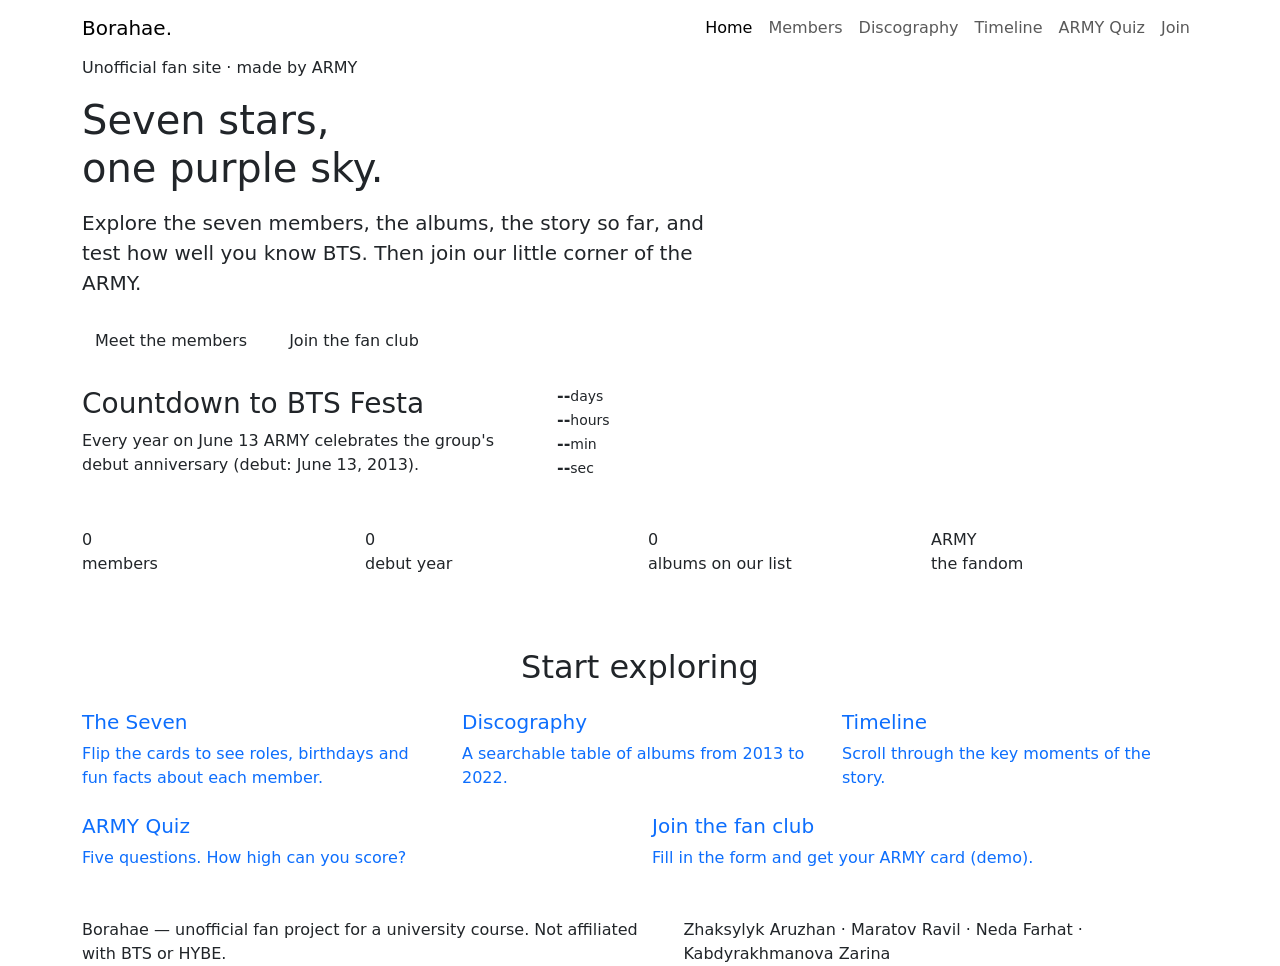
==== index.html @ e4d1f702 "Add files via upload" ====
<!DOCTYPE html>
<html lang="en">
<head>
  <meta charset="UTF-8">
  <meta name="viewport" content="width=device-width, initial-scale=1">
  <meta name="description" content="Borahae — an unofficial fan site for BTS and ARMY.">
  <title>Borahae — BTS Fan Site</title>
  <link rel="preconnect" href="https://fonts.googleapis.com">
  <link rel="preconnect" href="https://fonts.gstatic.com" crossorigin>
  <link href="https://fonts.googleapis.com/css2?family=DM+Sans:wght@400;500;700&family=Syne:wght@700;800&display=swap" rel="stylesheet">
  <link href="https://cdn.jsdelivr.net/npm/bootstrap@5.3.3/dist/css/bootstrap.min.css" rel="stylesheet">
  <link rel="stylesheet" href="css/style.css">
</head>
<body>

<header>
  <nav class="navbar navbar-expand-lg site-nav sticky-top" aria-label="Main navigation">
    <div class="container">
      <a class="navbar-brand" href="index.html">Borahae<span class="brand-dot">.</span></a>
      <button class="navbar-toggler" type="button" data-bs-toggle="collapse" data-bs-target="#mainNav" aria-controls="mainNav" aria-expanded="false" aria-label="Toggle navigation">
        <span class="navbar-toggler-icon"></span>
      </button>
      <div class="collapse navbar-collapse" id="mainNav">
        <ul class="navbar-nav ms-auto">
          <li class="nav-item"><a class="nav-link active" aria-current="page" href="index.html">Home</a></li>
          <li class="nav-item"><a class="nav-link" href="members.html">Members</a></li>
          <li class="nav-item"><a class="nav-link" href="discography.html">Discography</a></li>
          <li class="nav-item"><a class="nav-link" href="timeline.html">Timeline</a></li>
          <li class="nav-item"><a class="nav-link" href="quiz.html">ARMY Quiz</a></li>
          <li class="nav-item"><a class="nav-link" href="join.html">Join</a></li>
        </ul>
      </div>
    </div>
  </nav>
</header>

<main>
  <!-- HERO (Aruzhan) -->
  <section class="hero">
    <div class="container">
      <div class="row align-items-center gy-5 gx-lg-5">
        <div class="col-lg-7">
          <p class="eyebrow">Unofficial fan site · made by ARMY</p>
          <h1>Seven stars,<br><span class="gradient-text">one purple sky.</span></h1>
          <p class="lead text-muted-2 mt-3">Explore the seven members, the albums, the story so far, and test how well you know BTS. Then join our little corner of the ARMY.</p>
          <div class="d-flex flex-wrap gap-3 mt-4 justify-content-center justify-content-lg-start">
            <a href="members.html" class="btn btn-army">Meet the members</a>
            <a href="join.html" class="btn btn-ghost">Join the fan club</a>
          </div>
        </div>
        <div class="col-lg-5">
          <div class="orbit" role="img" aria-label="Animation: seven glowing stars orbiting a purple light, one star for each member">
            <div class="core"></div>
            <div class="ring">
              <span style="--i:0"></span><span style="--i:1"></span><span style="--i:2"></span>
              <span style="--i:3"></span><span style="--i:4"></span><span style="--i:5"></span><span style="--i:6"></span>
            </div>
          </div>
        </div>
      </div>
    </div>
  </section>

  <!-- COUNTDOWN -->
  <section class="container py-4">
    <div class="row g-4 align-items-center">
      <div class="col-lg-5">
        <h2 class="h3">Countdown to <span class="gradient-text">BTS Festa</span></h2>
        <p class="text-muted-2 mb-0">Every year on June 13 ARMY celebrates the group's debut anniversary (debut: June 13, 2013).</p>
      </div>
      <div class="col-lg-7">
        <div class="countdown" id="countdown" aria-live="off">
          <div><b id="cd-days">--</b><small>days</small></div>
          <div><b id="cd-hours">--</b><small>hours</small></div>
          <div><b id="cd-mins">--</b><small>min</small></div>
          <div><b id="cd-secs">--</b><small>sec</small></div>
        </div>
      </div>
    </div>
  </section>

  <!-- STATS (CSS Grid) -->
  <section class="container py-4">
    <div class="row row-cols-2 row-cols-md-4 g-3">
      <div class="col"><div class="glass-card stat"><div class="num" data-count="7">0</div>members</div></div>
      <div class="col"><div class="glass-card stat"><div class="num" data-count="2013">0</div>debut year</div></div>
      <div class="col"><div class="glass-card stat"><div class="num" data-count="14">0</div>albums on our list</div></div>
      <div class="col"><div class="glass-card stat"><div class="num">ARMY</div>the fandom</div></div>
    </div>
  </section>

  <!-- EXPLORE -->
  <section class="container py-5">
    <h2 class="text-center mb-4">Start <span class="gradient-text">exploring</span></h2>
    <div class="row g-4">
      <div class="col-md-6 col-lg-4"><a class="text-decoration-none" href="members.html"><article class="glass-card"><h3 class="h5">The Seven</h3><p class="text-muted-2 mb-0">Flip the cards to see roles, birthdays and fun facts about each member.</p></article></a></div>
      <div class="col-md-6 col-lg-4"><a class="text-decoration-none" href="discography.html"><article class="glass-card"><h3 class="h5">Discography</h3><p class="text-muted-2 mb-0">A searchable table of albums from 2013 to 2022.</p></article></a></div>
      <div class="col-md-6 col-lg-4"><a class="text-decoration-none" href="timeline.html"><article class="glass-card"><h3 class="h5">Timeline</h3><p class="text-muted-2 mb-0">Scroll through the key moments of the story.</p></article></a></div>
      <div class="col-md-6 col-lg-6"><a class="text-decoration-none" href="quiz.html"><article class="glass-card"><h3 class="h5">ARMY Quiz</h3><p class="text-muted-2 mb-0">Five questions. How high can you score?</p></article></a></div>
      <div class="col-md-6 col-lg-6"><a class="text-decoration-none" href="join.html"><article class="glass-card"><h3 class="h5">Join the fan club</h3><p class="text-muted-2 mb-0">Fill in the form and get your ARMY card (demo).</p></article></a></div>
    </div>
  </section>
</main>

<footer class="site-footer">
  <div class="container d-flex flex-column flex-md-row justify-content-between gap-2">
    <span>Borahae — unofficial fan project for a university course. Not affiliated with BTS or HYBE.</span>
    <span>Zhaksylyk Aruzhan · Maratov Ravil · Neda Farhat · Kabdyrakhmanova Zarina</span>
  </div>
</footer>

<script src="https://cdn.jsdelivr.net/npm/bootstrap@5.3.3/dist/js/bootstrap.bundle.min.js"></script>
<script src="js/home.js"></script>
</body>
</html>
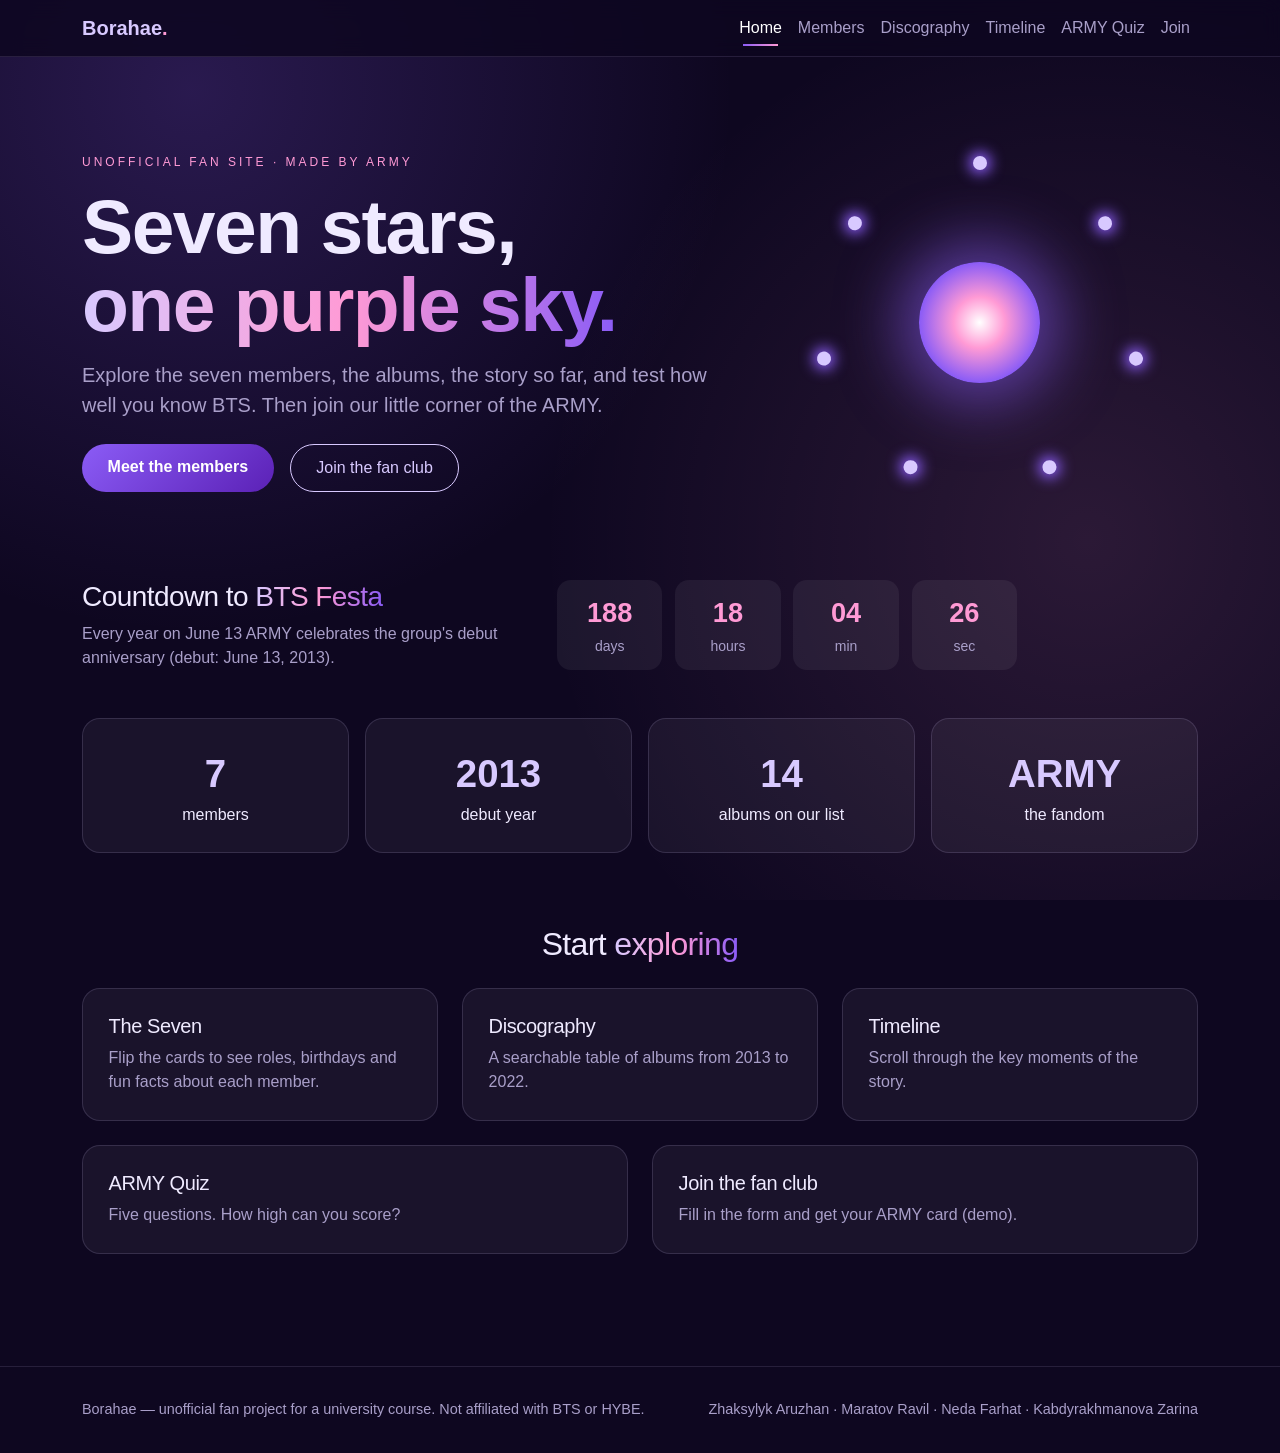
==== commit 0c9bedf4: "Update HERO comment from 'Aruzhan' to 'Ravil'" ====
--- a/index.html
+++ b/index.html
@@ -35,7 +35,7 @@
 </header>
 
 <main>
-  <!-- HERO (Aruzhan) -->
+  <!-- HERO (Ravil) -->
   <section class="hero">
     <div class="container">
       <div class="row align-items-center gy-5 gx-lg-5">
--- a/css/style.css
+++ b/css/style.css
@@ -0,0 +1,209 @@
+/* ===== BORAHAE — shared theme (all pages) ===== */
+:root {
+  --night: #0e0720;
+  --night-2: #1a0f35;
+  --violet: #8b5cf6;
+  --violet-deep: #5b21b6;
+  --lavender: #d8c9ff;
+  --pink: #ff9ad5;
+  --text: #efeaff;
+  --muted: #a99fc9;
+  --radius: 18px;
+  --font-head: 'Syne', sans-serif;
+  --font-body: 'DM Sans', sans-serif;
+}
+
+* { box-sizing: border-box; }
+
+body {
+  font-family: var(--font-body);
+  color: var(--text);
+  background:
+    radial-gradient(circle at 15% 10%, rgba(139, 92, 246, .22), transparent 40%),
+    radial-gradient(circle at 85% 60%, rgba(255, 154, 213, .12), transparent 45%),
+    var(--night);
+  background-attachment: fixed;
+  min-height: 100vh;
+  display: flex;
+  flex-direction: column;
+}
+main { flex: 1; }
+
+h1, h2, h3, h4, .brand { font-family: var(--font-head); letter-spacing: -.02em; }
+h1, h2, h3, h4, h5, h6, .h1, .h2, .h3, .h4, .h5, .h6 { color: var(--text); }
+a { color: var(--pink); }
+a:hover { color: var(--lavender); }
+
+.text-muted-2 { color: var(--muted); }
+.gradient-text {
+  background: linear-gradient(90deg, var(--lavender), var(--pink), var(--violet));
+  -webkit-background-clip: text;
+  background-clip: text;
+  color: transparent;
+}
+
+/* ---- Navbar (Bootstrap restyled) ---- */
+.site-nav {
+  background: rgba(14, 7, 32, .85);
+  backdrop-filter: blur(10px);
+  border-bottom: 1px solid rgba(216, 201, 255, .12);
+}
+.site-nav .navbar-brand { font-family: var(--font-head); font-weight: 800; color: var(--lavender); }
+.site-nav .brand-dot { color: var(--pink); }
+.site-nav .nav-link { color: var(--muted); font-weight: 500; position: relative; }
+.site-nav .nav-link:hover,
+.site-nav .nav-link.active { color: #fff; }
+.site-nav .nav-link.active::after {
+  content: ''; position: absolute; left: 12px; right: 12px; bottom: 2px;
+  height: 2px; background: linear-gradient(90deg, var(--violet), var(--pink));
+}
+.site-nav .navbar-toggler { border-color: rgba(216, 201, 255, .4); }
+.site-nav .navbar-toggler-icon { filter: invert(1); }
+
+/* ---- Buttons ---- */
+.btn-army {
+  background: linear-gradient(135deg, var(--violet), var(--violet-deep));
+  color: #fff; border: 0; border-radius: 50px;
+  padding: .7rem 1.6rem; font-weight: 600;
+  transition: transform .2s, box-shadow .2s;
+}
+.btn-army:hover { transform: translateY(-2px); box-shadow: 0 8px 24px rgba(139, 92, 246, .5); color: #fff; }
+.btn-ghost {
+  border: 1px solid var(--lavender); color: var(--lavender);
+  border-radius: 50px; padding: .7rem 1.6rem; background: transparent;
+}
+.btn-ghost:hover, .btn-ghost.active { background: var(--lavender); color: var(--night); }
+
+/* ---- Page header & cards ---- */
+.page-head { padding: 4rem 0 2rem; text-align: center; }
+.page-head h1 { font-size: clamp(2rem, 6vw, 3.5rem); font-weight: 800; }
+.eyebrow { text-transform: uppercase; letter-spacing: .25em; font-size: .75rem; color: var(--pink); }
+
+.glass-card {
+  background: rgba(255, 255, 255, .05);
+  border: 1px solid rgba(216, 201, 255, .15);
+  border-radius: var(--radius);
+  padding: 1.6rem;
+  height: 100%;
+  transition: transform .25s, border-color .25s;
+}
+.glass-card:hover { transform: translateY(-5px); border-color: var(--violet); }
+
+/* ---- HOME: hero with 7 orbiting stars (one per member) ---- */
+.hero { padding: 4rem 0 3rem; overflow-x: clip; } /* the spinning ring's bounding box must never cause sideways scroll */
+.hero h1 { font-size: clamp(2.4rem, 8vw, 4.8rem); font-weight: 800; line-height: 1.02; }
+.orbit {
+  position: relative; width: min(320px, 80vw); aspect-ratio: 1; margin: 0 auto;
+  display: grid; place-items: center;
+}
+.orbit .core {
+  width: 38%; aspect-ratio: 1; border-radius: 50%;
+  background: radial-gradient(circle, #fff 0%, var(--pink) 30%, var(--violet) 70%, transparent 100%);
+  box-shadow: 0 0 60px 20px rgba(139, 92, 246, .55);
+  animation: pulse 3s ease-in-out infinite;
+}
+.orbit .ring { position: absolute; inset: 0; animation: spin 24s linear infinite; }
+.orbit .ring span {
+  position: absolute; top: 50%; left: 50%;
+  width: 14px; height: 14px; margin: -7px;
+  border-radius: 50%; background: var(--lavender);
+  box-shadow: 0 0 14px 4px var(--violet);
+  transform: rotate(calc(var(--i) * 51.43deg)) translateY(calc(min(160px, 40vw) * -1));
+}
+@keyframes spin { to { transform: rotate(360deg); } }
+@keyframes pulse { 50% { transform: scale(1.12); } }
+
+.stat { text-align: center; }
+.stat .num { font-family: var(--font-head); font-size: 2.4rem; font-weight: 800; color: var(--lavender); }
+
+.countdown { display: grid; grid-template-columns: repeat(4, 1fr); gap: .8rem; max-width: 460px; }
+.countdown div { background: rgba(255,255,255,.06); border-radius: 14px; text-align: center; padding: .8rem .2rem; }
+.countdown b { display: block; font-family: var(--font-head); font-size: 1.7rem; color: var(--pink); }
+.countdown small { color: var(--muted); }
+
+/* ---- MEMBERS: flip cards ---- */
+.flip { perspective: 1000px; height: 320px; cursor: pointer; }
+.flip-inner { position: relative; width: 100%; height: 100%; transition: transform .7s; transform-style: preserve-3d; }
+.flip:hover .flip-inner, .flip:focus .flip-inner, .flip.flipped .flip-inner { transform: rotateY(180deg); }
+.flip-face {
+  position: absolute; inset: 0; backface-visibility: hidden;
+  border-radius: var(--radius); padding: 1.4rem;
+  display: flex; flex-direction: column; justify-content: center; align-items: center; text-align: center;
+  border: 1px solid rgba(216, 201, 255, .2);
+}
+.flip-front { background: linear-gradient(160deg, var(--hue, var(--violet)), var(--night-2)); }
+.flip-back { background: var(--night-2); transform: rotateY(180deg); align-items: flex-start; text-align: left; }
+.initial { font-family: var(--font-head); font-size: 4.5rem; font-weight: 800; line-height: 1; }
+.flip-back ul { list-style: none; padding: 0; margin: .5rem 0 0; font-size: .92rem; color: var(--muted); }
+.flip-back li { margin-bottom: .3rem; }
+.flip-back li strong { color: var(--lavender); }
+
+/* ---- DISCOGRAPHY ---- */
+.table-army { --bs-table-bg: transparent; --bs-table-color: var(--text); --bs-table-hover-bg: rgba(139, 92, 246, .15); --bs-table-hover-color: #fff; }
+.table-army thead th { border-bottom: 2px solid var(--violet); color: var(--pink); font-family: var(--font-head); }
+.table-army td, .table-army th { border-color: rgba(216, 201, 255, .1); vertical-align: middle; }
+.badge-type { background: rgba(139, 92, 246, .3); color: var(--lavender); border-radius: 50px; padding: .3rem .8rem; font-size: .75rem; }
+.form-control, .form-select {
+  background: rgba(255,255,255,.07); border: 1px solid rgba(216,201,255,.25); color: var(--text); border-radius: 12px;
+}
+.form-control:focus, .form-select:focus { background: rgba(255,255,255,.1); color: #fff; border-color: var(--violet); box-shadow: 0 0 0 .2rem rgba(139,92,246,.3); }
+.form-control::placeholder { color: var(--muted); }
+.form-select option { color: #000; }
+.form-check-input:checked { background-color: var(--violet); border-color: var(--violet); }
+
+/* ---- TIMELINE ---- */
+.timeline { position: relative; display: flex; flex-direction: column; gap: 2rem; padding: 1rem 0; }
+.timeline::before {
+  content: ''; position: absolute; left: 50%; top: 0; bottom: 0; width: 2px;
+  background: linear-gradient(var(--violet), var(--pink)); transform: translateX(-50%);
+}
+.tl-item { display: flex; width: 50%; position: relative; opacity: 0; transform: translateY(30px); transition: all .7s; }
+.tl-item.show { opacity: 1; transform: none; }
+.tl-item:nth-child(odd) { align-self: flex-start; padding-right: 2.5rem; justify-content: flex-end; }
+.tl-item:nth-child(even) { align-self: flex-end; padding-left: 2.5rem; }
+.tl-item::after {
+  content: ''; position: absolute; top: 1.4rem; width: 16px; height: 16px; border-radius: 50%;
+  background: var(--pink); box-shadow: 0 0 12px var(--pink);
+}
+.tl-item:nth-child(odd)::after { right: -8px; }
+.tl-item:nth-child(even)::after { left: -8px; }
+.tl-card { max-width: 420px; }
+.tl-year { font-family: var(--font-head); font-size: 1.9rem; font-weight: 800; color: var(--pink); }
+
+/* ---- QUIZ ---- */
+.quiz-box { max-width: 680px; margin: 0 auto; }
+.option-btn {
+  display: block; width: 100%; text-align: left; margin-bottom: .7rem;
+  background: rgba(255,255,255,.06); border: 1px solid rgba(216,201,255,.25);
+  color: var(--text); border-radius: 14px; padding: .9rem 1.1rem; transition: all .2s;
+}
+.option-btn:hover:not(:disabled) { border-color: var(--violet); background: rgba(139,92,246,.2); }
+.option-btn.correct { background: rgba(80, 200, 140, .25); border-color: #50c88c; }
+.option-btn.wrong { background: rgba(255, 90, 120, .25); border-color: #ff5a78; }
+.progress { background: rgba(255,255,255,.1); height: 8px; }
+.progress-bar { background: linear-gradient(90deg, var(--violet), var(--pink)); }
+
+/* ---- FOOTER ---- */
+.site-footer { border-top: 1px solid rgba(216,201,255,.12); padding: 2rem 0; color: var(--muted); font-size: .9rem; margin-top: 4rem; }
+
+/* ===== Own media queries ===== */
+@media (max-width: 991px) {
+  .hero { text-align: center; padding-top: 2.5rem; }
+  .countdown { margin-inline: auto; }
+}
+@media (max-width: 767px) {
+  .timeline::before { left: 12px; }
+  .tl-item, .tl-item:nth-child(odd), .tl-item:nth-child(even) {
+    width: 100%; align-self: stretch; padding: 0 0 0 2.2rem; justify-content: flex-start;
+  }
+  .tl-item:nth-child(odd)::after, .tl-item:nth-child(even)::after { left: 4px; right: auto; }
+  .tl-card { max-width: none; width: 100%; }
+  .page-head { padding: 2.5rem 0 1rem; }
+}
+@media (min-width: 1200px) {
+  .hero { padding: 6rem 0 4rem; }
+  .flip { height: 340px; }
+}
+@media (prefers-reduced-motion: reduce) {
+  * { animation: none !important; transition: none !important; }
+}
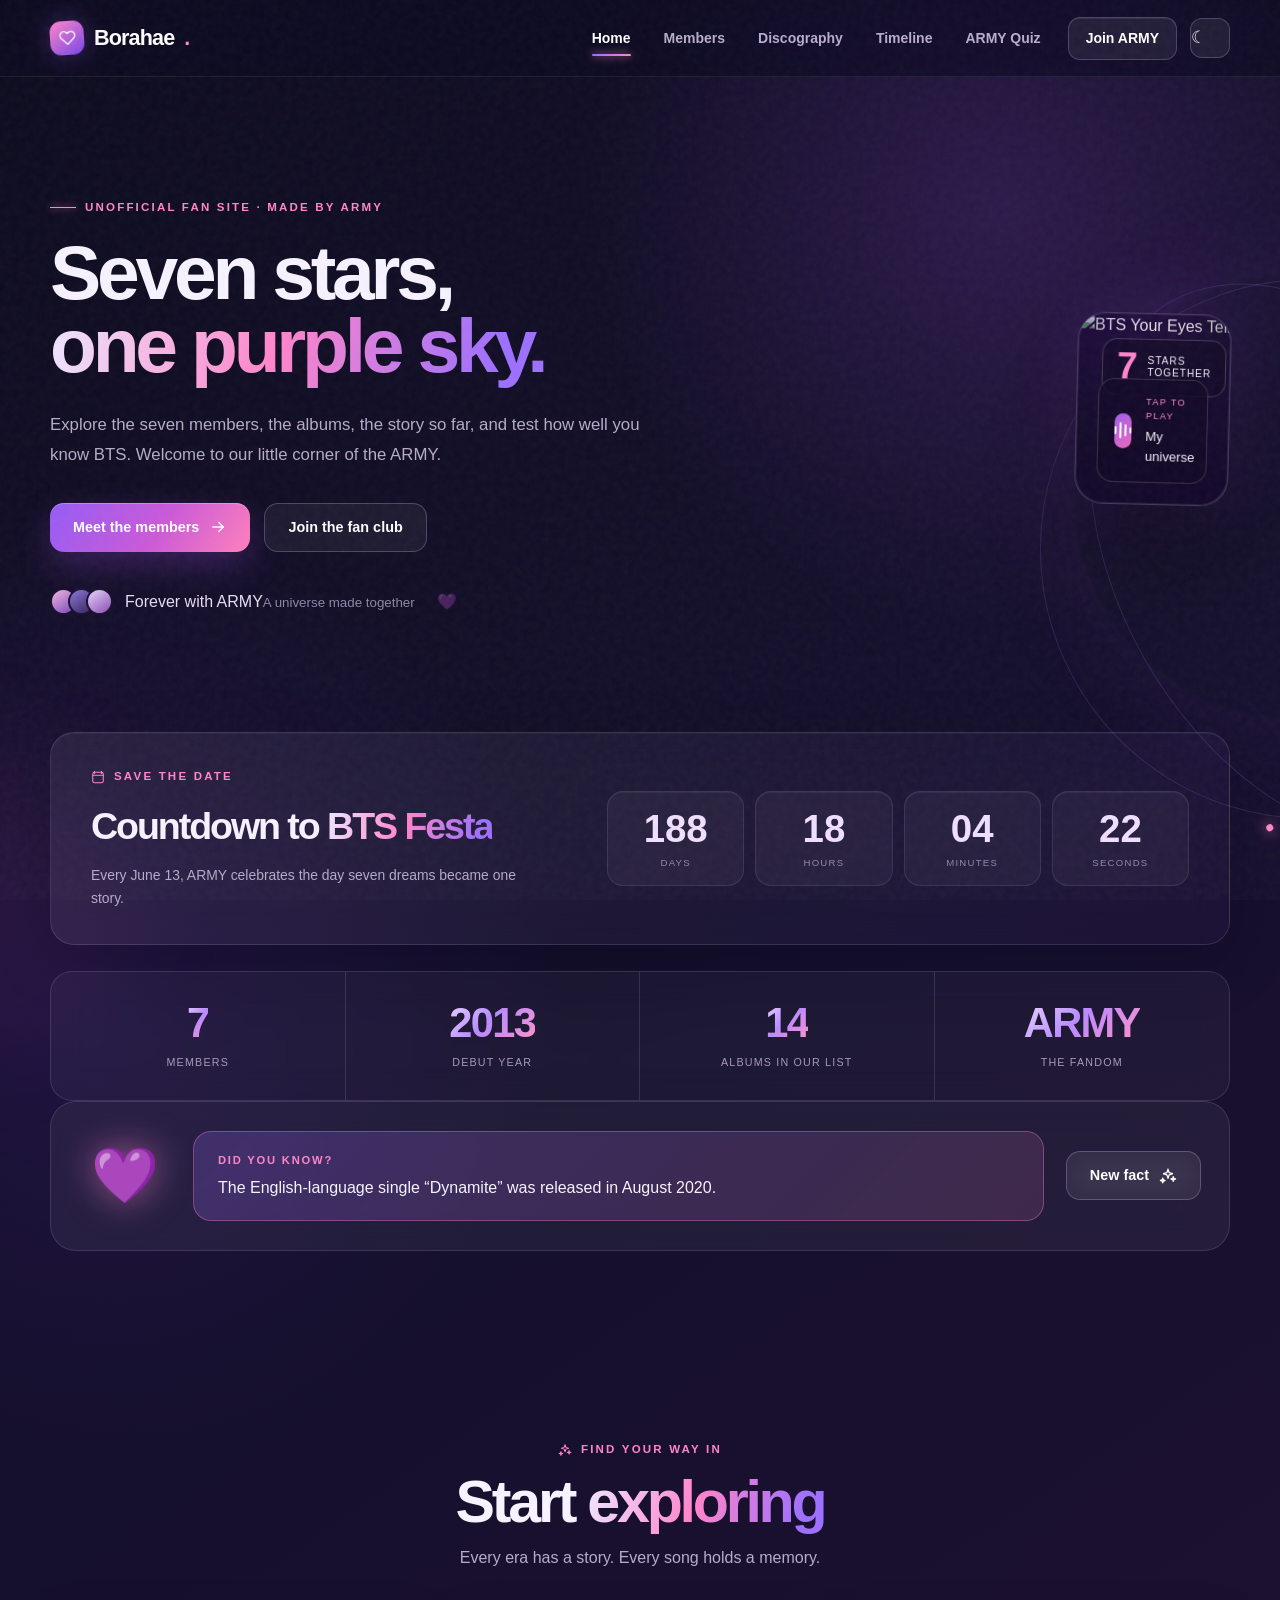
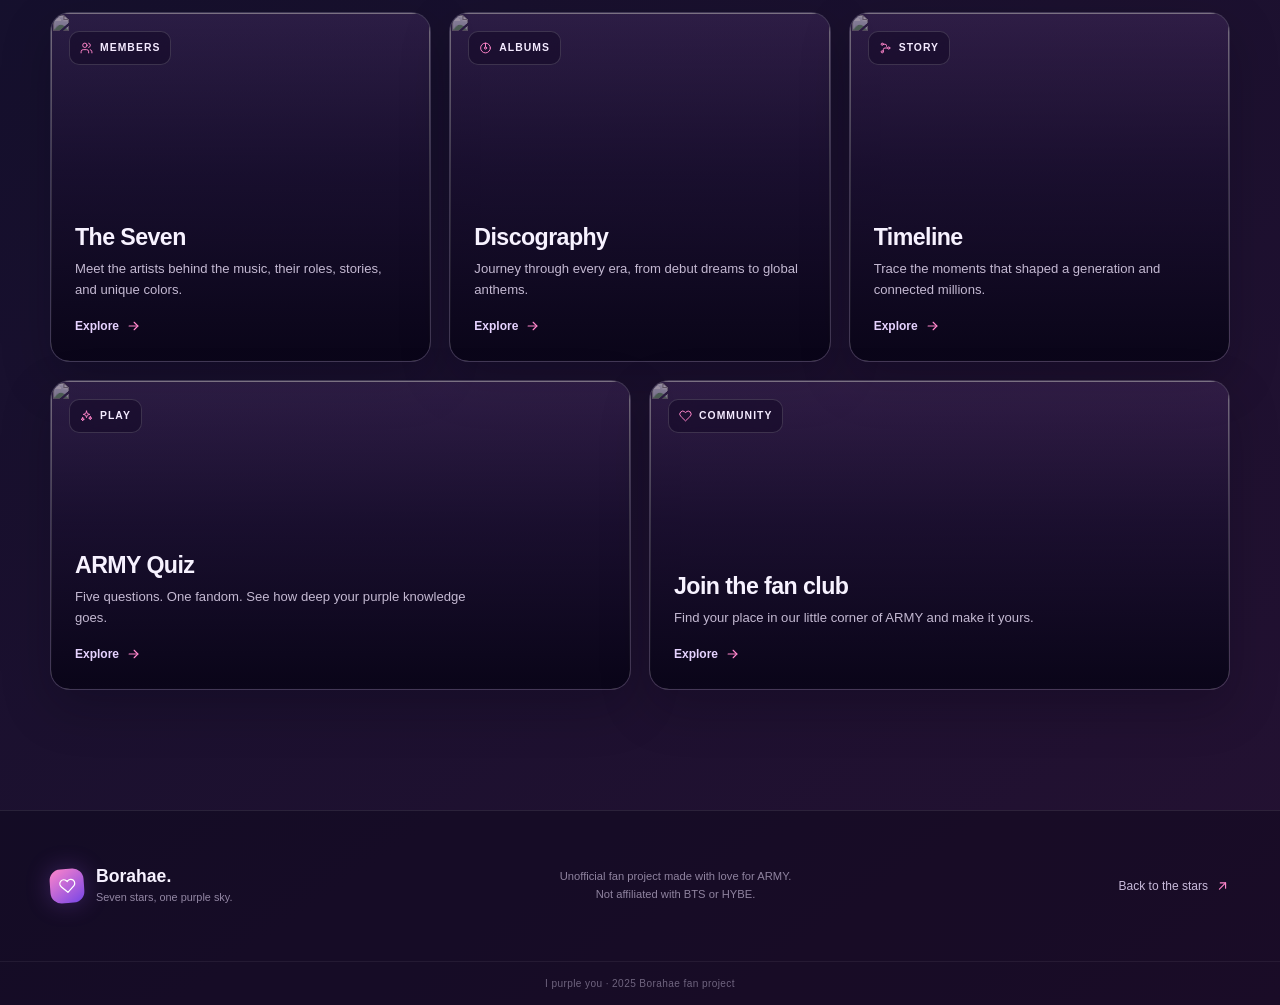
==== commit 707ad76c: "Add files via upload" ====
--- a/index.html
+++ b/index.html
@@ -1,115 +1,62 @@
 <!DOCTYPE html>
-<html lang="en">
+<html lang="en" data-theme="dark">
 <head>
-  <meta charset="UTF-8">
-  <meta name="viewport" content="width=device-width, initial-scale=1">
-  <meta name="description" content="Borahae — an unofficial fan site for BTS and ARMY.">
-  <title>Borahae — BTS Fan Site</title>
-  <link rel="preconnect" href="https://fonts.googleapis.com">
-  <link rel="preconnect" href="https://fonts.gstatic.com" crossorigin>
-  <link href="https://fonts.googleapis.com/css2?family=DM+Sans:wght@400;500;700&family=Syne:wght@700;800&display=swap" rel="stylesheet">
-  <link href="https://cdn.jsdelivr.net/npm/bootstrap@5.3.3/dist/css/bootstrap.min.css" rel="stylesheet">
-  <link rel="stylesheet" href="css/style.css">
+<meta charset="UTF-8">
+<meta name="viewport" content="width=device-width, initial-scale=1">
+<title>Borahae — Borahae</title>
+<meta name="description" content="Borahae — unofficial BTS fan site made by ARMY">
+<link rel="icon" type="image/png" href="images/favicon.png">
+<link rel="stylesheet" href="css/style.css">
 </head>
 <body>
-
-<header>
-  <nav class="navbar navbar-expand-lg site-nav sticky-top" aria-label="Main navigation">
-    <div class="container">
-      <a class="navbar-brand" href="index.html">Borahae<span class="brand-dot">.</span></a>
-      <button class="navbar-toggler" type="button" data-bs-toggle="collapse" data-bs-target="#mainNav" aria-controls="mainNav" aria-expanded="false" aria-label="Toggle navigation">
-        <span class="navbar-toggler-icon"></span>
-      </button>
-      <div class="collapse navbar-collapse" id="mainNav">
-        <ul class="navbar-nav ms-auto">
-          <li class="nav-item"><a class="nav-link active" aria-current="page" href="index.html">Home</a></li>
-          <li class="nav-item"><a class="nav-link" href="members.html">Members</a></li>
-          <li class="nav-item"><a class="nav-link" href="discography.html">Discography</a></li>
-          <li class="nav-item"><a class="nav-link" href="timeline.html">Timeline</a></li>
-          <li class="nav-item"><a class="nav-link" href="quiz.html">ARMY Quiz</a></li>
-          <li class="nav-item"><a class="nav-link" href="join.html">Join</a></li>
-        </ul>
-      </div>
-    </div>
-  </nav>
+<div class="app-shell">
+<div class="ambient ambient-one"></div>
+<div class="ambient ambient-two"></div>
+<header class="site-header">
+<nav class="nav-wrap" aria-label="Main navigation">
+<a class="brand" href="index.html" aria-label="Borahae home"><span class="brand-mark"><svg aria-hidden="true" class="icon" viewBox="0 0 24 24" fill="none" stroke="currentColor" stroke-width="1.8" stroke-linecap="round" stroke-linejoin="round"><path d="M20.8 4.6a5.5 5.5 0 0 0-7.8 0L12 5.7l-1.1-1.1a5.5 5.5 0 0 0-7.8 7.8l1.1 1.1L12 21l7.8-7.5 1.1-1.1a5.5 5.5 0 0 0-.1-7.8Z"/></svg></span>Borahae<span>.</span></a>
+<button class="menu-button" aria-expanded="false" aria-controls="main-nav"><span></span><span></span><span></span><span class="sr-only">Toggle navigation</span></button>
+<div id="main-nav" class="nav-links"><a href="index.html" class="active">Home</a><a href="members.html">Members</a><a href="discography.html">Discography</a><a href="timeline.html">Timeline</a><a href="quiz.html">ARMY Quiz</a><a class="nav-join" href="join.html">Join ARMY</a><button class="theme-toggle" id="themeToggle" type="button" aria-label="Switch theme">☾</button></div>
+</nav>
 </header>
-
 <main>
-  <!-- HERO (Ravil) -->
-  <section class="hero">
-    <div class="container">
-      <div class="row align-items-center gy-5 gx-lg-5">
-        <div class="col-lg-7">
-          <p class="eyebrow">Unofficial fan site · made by ARMY</p>
-          <h1>Seven stars,<br><span class="gradient-text">one purple sky.</span></h1>
-          <p class="lead text-muted-2 mt-3">Explore the seven members, the albums, the story so far, and test how well you know BTS. Then join our little corner of the ARMY.</p>
-          <div class="d-flex flex-wrap gap-3 mt-4 justify-content-center justify-content-lg-start">
-            <a href="members.html" class="btn btn-army">Meet the members</a>
-            <a href="join.html" class="btn btn-ghost">Join the fan club</a>
-          </div>
-        </div>
-        <div class="col-lg-5">
-          <div class="orbit" role="img" aria-label="Animation: seven glowing stars orbiting a purple light, one star for each member">
-            <div class="core"></div>
-            <div class="ring">
-              <span style="--i:0"></span><span style="--i:1"></span><span style="--i:2"></span>
-              <span style="--i:3"></span><span style="--i:4"></span><span style="--i:5"></span><span style="--i:6"></span>
-            </div>
-          </div>
-        </div>
-      </div>
-    </div>
-  </section>
-
-  <!-- COUNTDOWN -->
-  <section class="container py-4">
-    <div class="row g-4 align-items-center">
-      <div class="col-lg-5">
-        <h2 class="h3">Countdown to <span class="gradient-text">BTS Festa</span></h2>
-        <p class="text-muted-2 mb-0">Every year on June 13 ARMY celebrates the group's debut anniversary (debut: June 13, 2013).</p>
-      </div>
-      <div class="col-lg-7">
-        <div class="countdown" id="countdown" aria-live="off">
-          <div><b id="cd-days">--</b><small>days</small></div>
-          <div><b id="cd-hours">--</b><small>hours</small></div>
-          <div><b id="cd-mins">--</b><small>min</small></div>
-          <div><b id="cd-secs">--</b><small>sec</small></div>
-        </div>
-      </div>
-    </div>
-  </section>
-
-  <!-- STATS (CSS Grid) -->
-  <section class="container py-4">
-    <div class="row row-cols-2 row-cols-md-4 g-3">
-      <div class="col"><div class="glass-card stat"><div class="num" data-count="7">0</div>members</div></div>
-      <div class="col"><div class="glass-card stat"><div class="num" data-count="2013">0</div>debut year</div></div>
-      <div class="col"><div class="glass-card stat"><div class="num" data-count="14">0</div>albums on our list</div></div>
-      <div class="col"><div class="glass-card stat"><div class="num">ARMY</div>the fandom</div></div>
-    </div>
-  </section>
-
-  <!-- EXPLORE -->
-  <section class="container py-5">
-    <h2 class="text-center mb-4">Start <span class="gradient-text">exploring</span></h2>
-    <div class="row g-4">
-      <div class="col-md-6 col-lg-4"><a class="text-decoration-none" href="members.html"><article class="glass-card"><h3 class="h5">The Seven</h3><p class="text-muted-2 mb-0">Flip the cards to see roles, birthdays and fun facts about each member.</p></article></a></div>
-      <div class="col-md-6 col-lg-4"><a class="text-decoration-none" href="discography.html"><article class="glass-card"><h3 class="h5">Discography</h3><p class="text-muted-2 mb-0">A searchable table of albums from 2013 to 2022.</p></article></a></div>
-      <div class="col-md-6 col-lg-4"><a class="text-decoration-none" href="timeline.html"><article class="glass-card"><h3 class="h5">Timeline</h3><p class="text-muted-2 mb-0">Scroll through the key moments of the story.</p></article></a></div>
-      <div class="col-md-6 col-lg-6"><a class="text-decoration-none" href="quiz.html"><article class="glass-card"><h3 class="h5">ARMY Quiz</h3><p class="text-muted-2 mb-0">Five questions. How high can you score?</p></article></a></div>
-      <div class="col-md-6 col-lg-6"><a class="text-decoration-none" href="join.html"><article class="glass-card"><h3 class="h5">Join the fan club</h3><p class="text-muted-2 mb-0">Fill in the form and get your ARMY card (demo).</p></article></a></div>
-    </div>
-  </section>
+<section class="hero section-wrap" id="home">
+<div class="hero-copy">
+<p class="eyebrow"><span></span> Unofficial fan site · made by ARMY</p>
+<h1>Seven stars,<br><span>one purple sky.</span></h1>
+<p class="hero-lead">Explore the seven members, the albums, the story so far, and test how well you know BTS. Welcome to our little corner of the ARMY.</p>
+<div class="hero-actions"><a class="button button-primary" href="members.html">Meet the members <svg aria-hidden="true" class="icon" viewBox="0 0 24 24" fill="none" stroke="currentColor" stroke-width="1.8" stroke-linecap="round" stroke-linejoin="round"><path d="M5 12h14"/><path d="m13 6 6 6-6 6"/></svg></a><a class="button button-secondary" href="join.html">Join the fan club</a></div>
+<div class="hero-note"><span class="avatar-stack"><i></i><i></i><i></i></span><span><strong>Forever with ARMY</strong><small>A universe made together</small></span><button class="secret-heart" id="secretHeart" type="button" aria-label="Secret surprise">💜</button></div>
+</div>
+<div class="hero-visual"><div class="image-frame"><img src="images/BTS Your Eyes Tell _ PRINTABLES AND WALLPAPER.jpg" alt="BTS Your Eyes Tell"><div class="image-wash"></div>
+<div class="seven-badge"><strong>7</strong><span>stars<br>together</span></div>
+<button class="now-playing" id="backgroundMusicToggle" type="button" aria-label="Play My universe" aria-pressed="false"><span class="equalizer"><i></i><i></i><i></i><i></i></span><span><small id="backgroundMusicStatus" aria-live="polite">TAP TO PLAY</small><strong>My universe</strong></span></button><audio id="backgroundMusic" src="fonts/oXfMTKxj0YfEPsauYO3J+3YqPKLZF_WU.m4a" loop preload="auto"></audio></div>
+<span class="orbit-line orbit-line-one"></span><span class="orbit-line orbit-line-two"></span></div>
+</section>
+<section class="countdown-section section-wrap" aria-labelledby="festa-title">
+<div class="countdown-copy"><p class="section-kicker"><svg aria-hidden="true" class="icon" viewBox="0 0 24 24" fill="none" stroke="currentColor" stroke-width="1.8" stroke-linecap="round" stroke-linejoin="round"><path d="M6 2v4M18 2v4M3 9h18"/><rect x="3" y="4" width="18" height="18" rx="3"/></svg> SAVE THE DATE</p><h2 id="festa-title">Countdown to <span>BTS Festa</span></h2><p>Every June 13, ARMY celebrates the day seven dreams became one story.</p></div>
+<div class="countdown" id="countdown" aria-live="off"><div class="time-card"><strong>00</strong><span>days</span></div><div class="time-card"><strong>00</strong><span>hours</span></div><div class="time-card"><strong>00</strong><span>minutes</span></div><div class="time-card"><strong>00</strong><span>seconds</span></div></div>
+</section>
+<section class="stats section-wrap" aria-label="BTS facts"><div><strong>7</strong><span>Members</span></div><div><strong>2013</strong><span>Debut year</span></div><div><strong>14</strong><span>Albums in our list</span></div><div><strong>ARMY</strong><span>The fandom</span></div></section>
+<section class="fact section-wrap" aria-label="Fun facts">
+<button class="fact-figure" id="factFigure" type="button" aria-label="Pull out a fact">💜</button>
+<div class="fact-sign" id="factSign" aria-live="polite"><small>Did you know?</small><p id="factText"></p></div>
+<button class="button button-secondary" id="factBtn" type="button">New fact <svg aria-hidden="true" class="icon" viewBox="0 0 24 24" fill="none" stroke="currentColor" stroke-width="1.8" stroke-linecap="round" stroke-linejoin="round"><path d="m12 3-1.5 4.5L6 9l4.5 1.5L12 15l1.5-4.5L18 9l-4.5-1.5L12 3Z"/><path d="m5 15-.7 2.3L2 18l2.3.7L5 21l.7-2.3L8 18l-2.3-.7L5 15ZM19 13l-.7 2.3-2.3.7 2.3.7L19 19l.7-2.3 2.3-.7-2.3-.7L19 13Z"/></svg></button>
+</section>
+<section class="explore section-wrap" id="explore">
+<div class="section-heading"><p class="section-kicker"><svg aria-hidden="true" class="icon" viewBox="0 0 24 24" fill="none" stroke="currentColor" stroke-width="1.8" stroke-linecap="round" stroke-linejoin="round"><path d="m12 3-1.5 4.5L6 9l4.5 1.5L12 15l1.5-4.5L18 9l-4.5-1.5L12 3Z"/><path d="m5 15-.7 2.3L2 18l2.3.7L5 21l.7-2.3L8 18l-2.3-.7L5 15ZM19 13l-.7 2.3-2.3.7 2.3.7L19 19l.7-2.3 2.3-.7-2.3-.7L19 13Z"/></svg> FIND YOUR WAY IN</p><h2>Start <span>exploring</span></h2><p>Every era has a story. Every song holds a memory.</p></div>
+<div class="explore-grid"><article class="explore-card "><img src="images/BTS.jpg" alt=""><div class="card-overlay"></div><div class="card-tag"><svg aria-hidden="true" class="icon" viewBox="0 0 24 24" fill="none" stroke="currentColor" stroke-width="1.8" stroke-linecap="round" stroke-linejoin="round"><path d="M16 21v-2a4 4 0 0 0-4-4H6a4 4 0 0 0-4 4v2"/><circle cx="9" cy="7" r="4"/><path d="M22 21v-2a4 4 0 0 0-3-3.9M16 3.1a4 4 0 0 1 0 7.8"/></svg> Members</div><div class="card-content"><h3>The Seven</h3><p>Meet the artists behind the music, their roles, stories, and unique colors.</p><a href="members.html" aria-label="Explore The Seven">Explore <svg aria-hidden="true" class="icon" viewBox="0 0 24 24" fill="none" stroke="currentColor" stroke-width="1.8" stroke-linecap="round" stroke-linejoin="round"><path d="M5 12h14"/><path d="m13 6 6 6-6 6"/></svg></a></div></article><article class="explore-card "><img src="images/Yun🐥❄ﾈｯﾌﾟﾘ~3_16 on Twitter.jpg" alt=""><div class="card-overlay"></div><div class="card-tag"><svg aria-hidden="true" class="icon" viewBox="0 0 24 24" fill="none" stroke="currentColor" stroke-width="1.8" stroke-linecap="round" stroke-linejoin="round"><circle cx="12" cy="12" r="9"/><circle cx="12" cy="12" r="2"/><path d="M12 3v7"/></svg> Albums</div><div class="card-content"><h3>Discography</h3><p>Journey through every era, from debut dreams to global anthems.</p><a href="discography.html" aria-label="Explore Discography">Explore <svg aria-hidden="true" class="icon" viewBox="0 0 24 24" fill="none" stroke="currentColor" stroke-width="1.8" stroke-linecap="round" stroke-linejoin="round"><path d="M5 12h14"/><path d="m13 6 6 6-6 6"/></svg></a></div></article><article class="explore-card "><img src="images/Bts purple.jpg" alt=""><div class="card-overlay"></div><div class="card-tag"><svg aria-hidden="true" class="icon" viewBox="0 0 24 24" fill="none" stroke="currentColor" stroke-width="1.8" stroke-linecap="round" stroke-linejoin="round"><circle cx="6" cy="5" r="2"/><circle cx="18" cy="12" r="2"/><circle cx="6" cy="19" r="2"/><path d="M8 5h3a3 3 0 0 1 3 3v1M16 12h-5a3 3 0 0 0-3 3v2"/></svg> Story</div><div class="card-content"><h3>Timeline</h3><p>Trace the moments that shaped a generation and connected millions.</p><a href="timeline.html" aria-label="Explore Timeline">Explore <svg aria-hidden="true" class="icon" viewBox="0 0 24 24" fill="none" stroke="currentColor" stroke-width="1.8" stroke-linecap="round" stroke-linejoin="round"><path d="M5 12h14"/><path d="m13 6 6 6-6 6"/></svg></a></div></article><article class="explore-card wide-card"><img src="images/Purple ocean 💜.jpg" alt=""><div class="card-overlay"></div><div class="card-tag"><svg aria-hidden="true" class="icon" viewBox="0 0 24 24" fill="none" stroke="currentColor" stroke-width="1.8" stroke-linecap="round" stroke-linejoin="round"><path d="m12 3-1.5 4.5L6 9l4.5 1.5L12 15l1.5-4.5L18 9l-4.5-1.5L12 3Z"/><path d="m5 15-.7 2.3L2 18l2.3.7L5 21l.7-2.3L8 18l-2.3-.7L5 15ZM19 13l-.7 2.3-2.3.7 2.3.7L19 19l.7-2.3 2.3-.7-2.3-.7L19 13Z"/></svg> Play</div><div class="card-content"><h3>ARMY Quiz</h3><p>Five questions. One fandom. See how deep your purple knowledge goes.</p><a href="quiz.html" aria-label="Explore ARMY Quiz">Explore <svg aria-hidden="true" class="icon" viewBox="0 0 24 24" fill="none" stroke="currentColor" stroke-width="1.8" stroke-linecap="round" stroke-linejoin="round"><path d="M5 12h14"/><path d="m13 6 6 6-6 6"/></svg></a></div></article><article class="explore-card wide-card"><img src="images/912893786964014826.jpg" alt=""><div class="card-overlay"></div><div class="card-tag"><svg aria-hidden="true" class="icon" viewBox="0 0 24 24" fill="none" stroke="currentColor" stroke-width="1.8" stroke-linecap="round" stroke-linejoin="round"><path d="M20.8 4.6a5.5 5.5 0 0 0-7.8 0L12 5.7l-1.1-1.1a5.5 5.5 0 0 0-7.8 7.8l1.1 1.1L12 21l7.8-7.5 1.1-1.1a5.5 5.5 0 0 0-.1-7.8Z"/></svg> Community</div><div class="card-content"><h3>Join the fan club</h3><p>Find your place in our little corner of ARMY and make it yours.</p><a href="join.html" aria-label="Explore Join the fan club">Explore <svg aria-hidden="true" class="icon" viewBox="0 0 24 24" fill="none" stroke="currentColor" stroke-width="1.8" stroke-linecap="round" stroke-linejoin="round"><path d="M5 12h14"/><path d="m13 6 6 6-6 6"/></svg></a></div></article></div>
+</section>
 </main>
-
-<footer class="site-footer">
-  <div class="container d-flex flex-column flex-md-row justify-content-between gap-2">
-    <span>Borahae — unofficial fan project for a university course. Not affiliated with BTS or HYBE.</span>
-    <span>Zhaksylyk Aruzhan · Maratov Ravil · Neda Farhat · Kabdyrakhmanova Zarina</span>
-  </div>
+<footer>
+<div class="footer-wrap">
+<div class="footer-brand"><span class="brand-mark"><svg aria-hidden="true" class="icon" viewBox="0 0 24 24" fill="none" stroke="currentColor" stroke-width="1.8" stroke-linecap="round" stroke-linejoin="round"><path d="M20.8 4.6a5.5 5.5 0 0 0-7.8 0L12 5.7l-1.1-1.1a5.5 5.5 0 0 0-7.8 7.8l1.1 1.1L12 21l7.8-7.5 1.1-1.1a5.5 5.5 0 0 0-.1-7.8Z"/></svg></span><div><strong>Borahae.</strong><small>Seven stars, one purple sky.</small></div></div>
+<p>Unofficial fan project made with love for ARMY.<br>Not affiliated with BTS or HYBE.</p>
+<a href="index.html">Back to the stars <svg aria-hidden="true" class="icon" viewBox="0 0 24 24" fill="none" stroke="currentColor" stroke-width="1.8" stroke-linecap="round" stroke-linejoin="round"><path d="M5 12h14"/><path d="m13 6 6 6-6 6"/></svg></a>
+</div>
+<div class="footer-bottom">I purple you · 2025 Borahae fan project</div>
 </footer>
-
-<script src="https://cdn.jsdelivr.net/npm/bootstrap@5.3.3/dist/js/bootstrap.bundle.min.js"></script>
-<script src="js/home.js"></script>
+</div>
+<script src="js/main.js"></script>
 </body>
 </html>
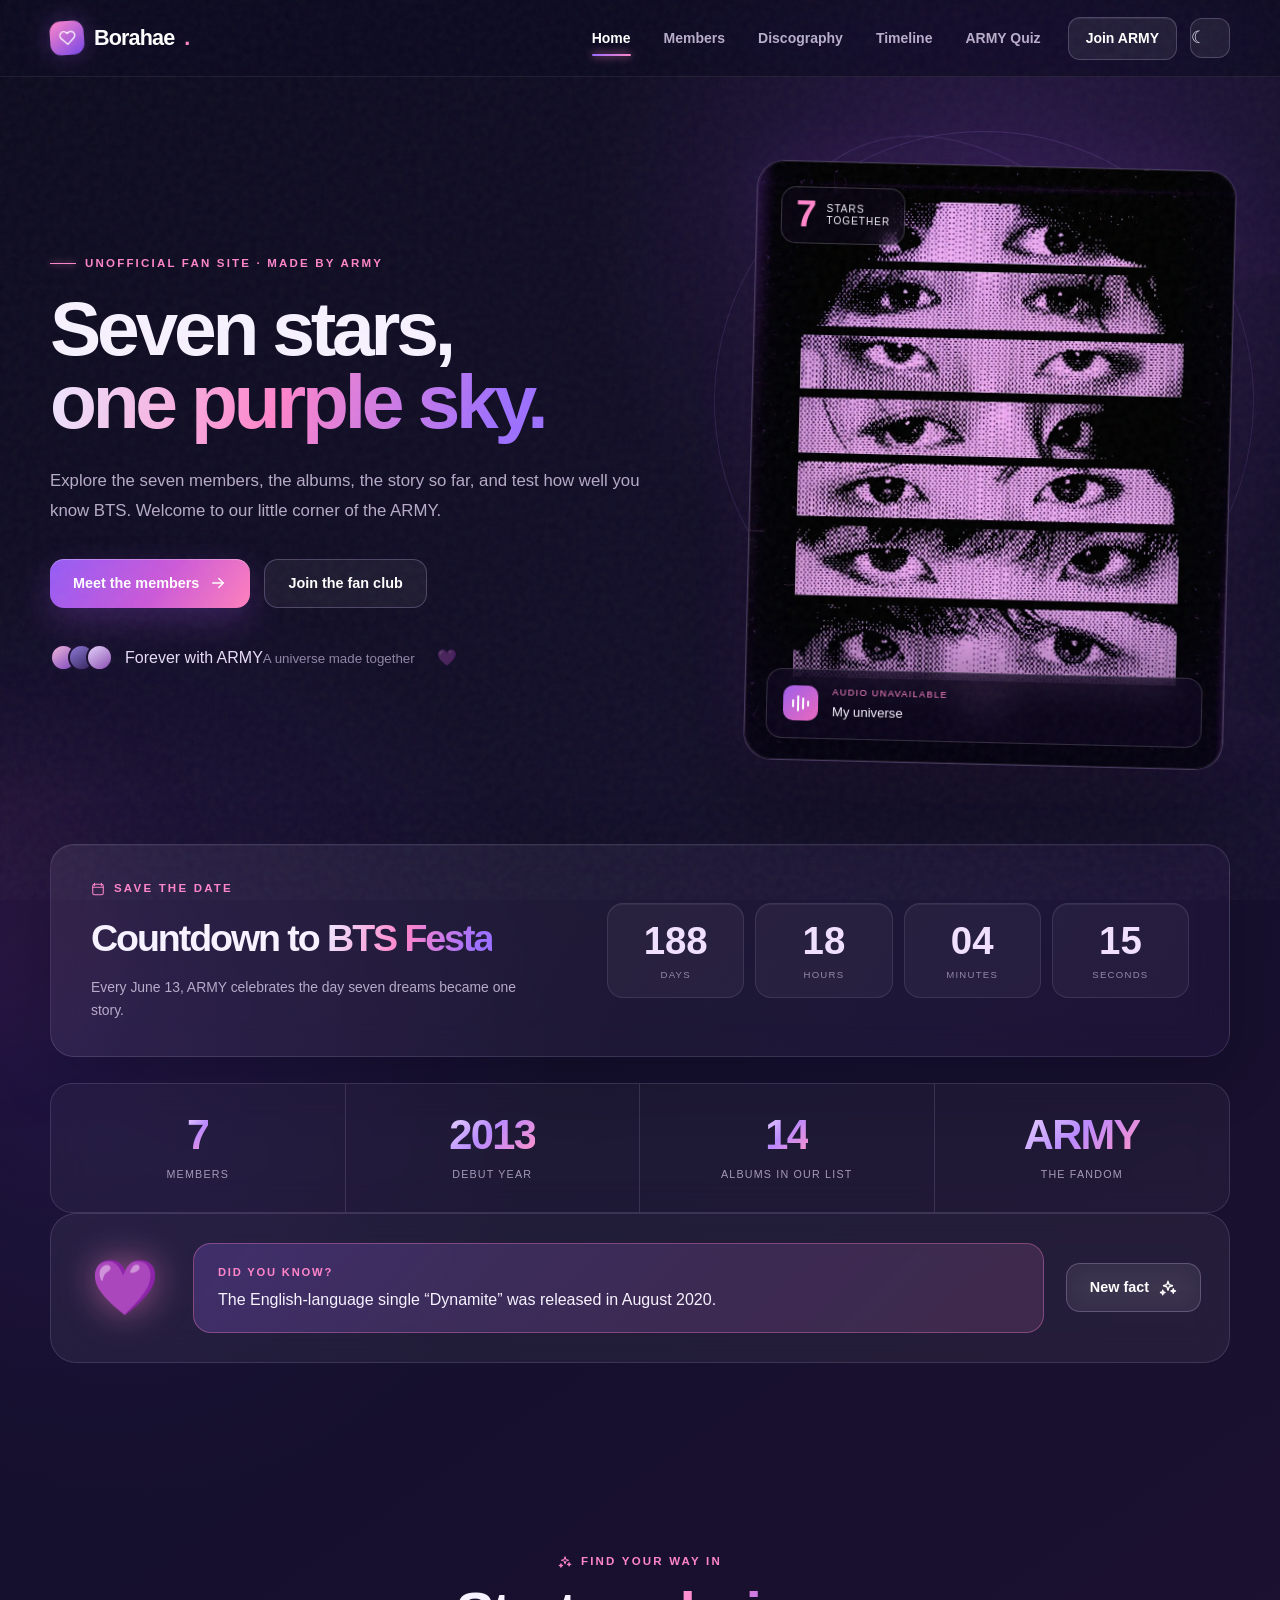
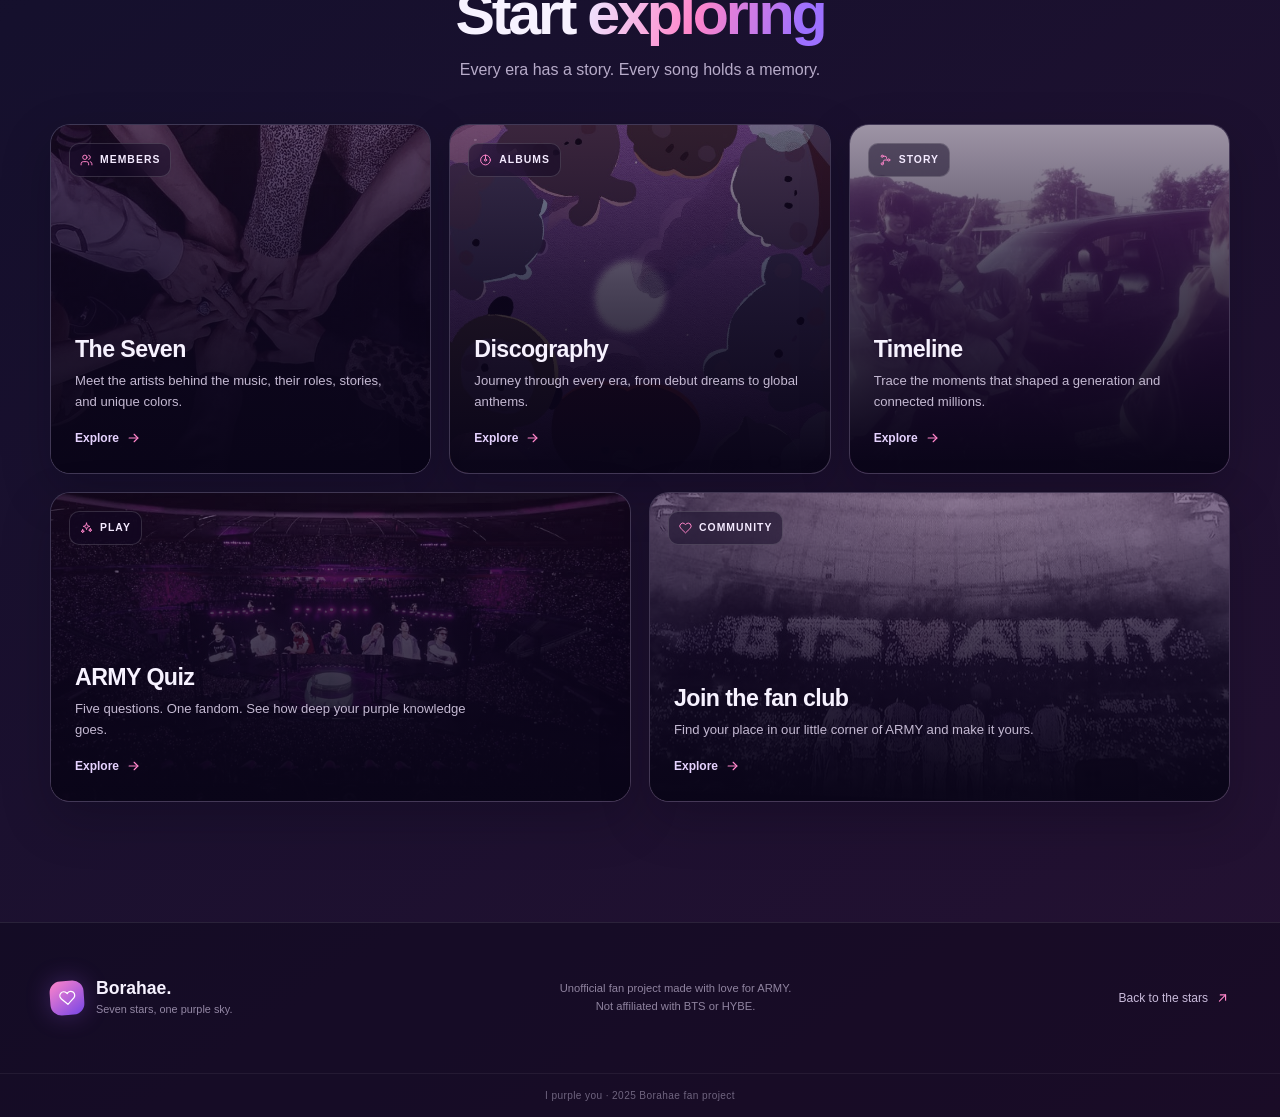
==== commit 7fbc8ccc: "Fix audio" ====
--- a/index.html
+++ b/index.html
@@ -30,7 +30,7 @@
 </div>
 <div class="hero-visual"><div class="image-frame"><img src="images/BTS Your Eyes Tell _ PRINTABLES AND WALLPAPER.jpg" alt="BTS Your Eyes Tell"><div class="image-wash"></div>
 <div class="seven-badge"><strong>7</strong><span>stars<br>together</span></div>
-<button class="now-playing" id="backgroundMusicToggle" type="button" aria-label="Play My universe" aria-pressed="false"><span class="equalizer"><i></i><i></i><i></i><i></i></span><span><small id="backgroundMusicStatus" aria-live="polite">TAP TO PLAY</small><strong>My universe</strong></span></button><audio id="backgroundMusic" src="fonts/oXfMTKxj0YfEPsauYO3J+3YqPKLZF_WU.m4a" loop preload="auto"></audio></div>
+<button class="now-playing" id="backgroundMusicToggle" type="button" aria-label="Play My universe" aria-pressed="false"><span class="equalizer"><i></i><i></i><i></i><i></i></span><span><small id="backgroundMusicStatus" aria-live="polite">TAP TO PLAY</small><strong>My universe</strong></span></button><audio id="backgroundMusic" src="audio/my-universe.m4a" loop preload="auto"></audio></div>
 <span class="orbit-line orbit-line-one"></span><span class="orbit-line orbit-line-two"></span></div>
 </section>
 <section class="countdown-section section-wrap" aria-labelledby="festa-title">
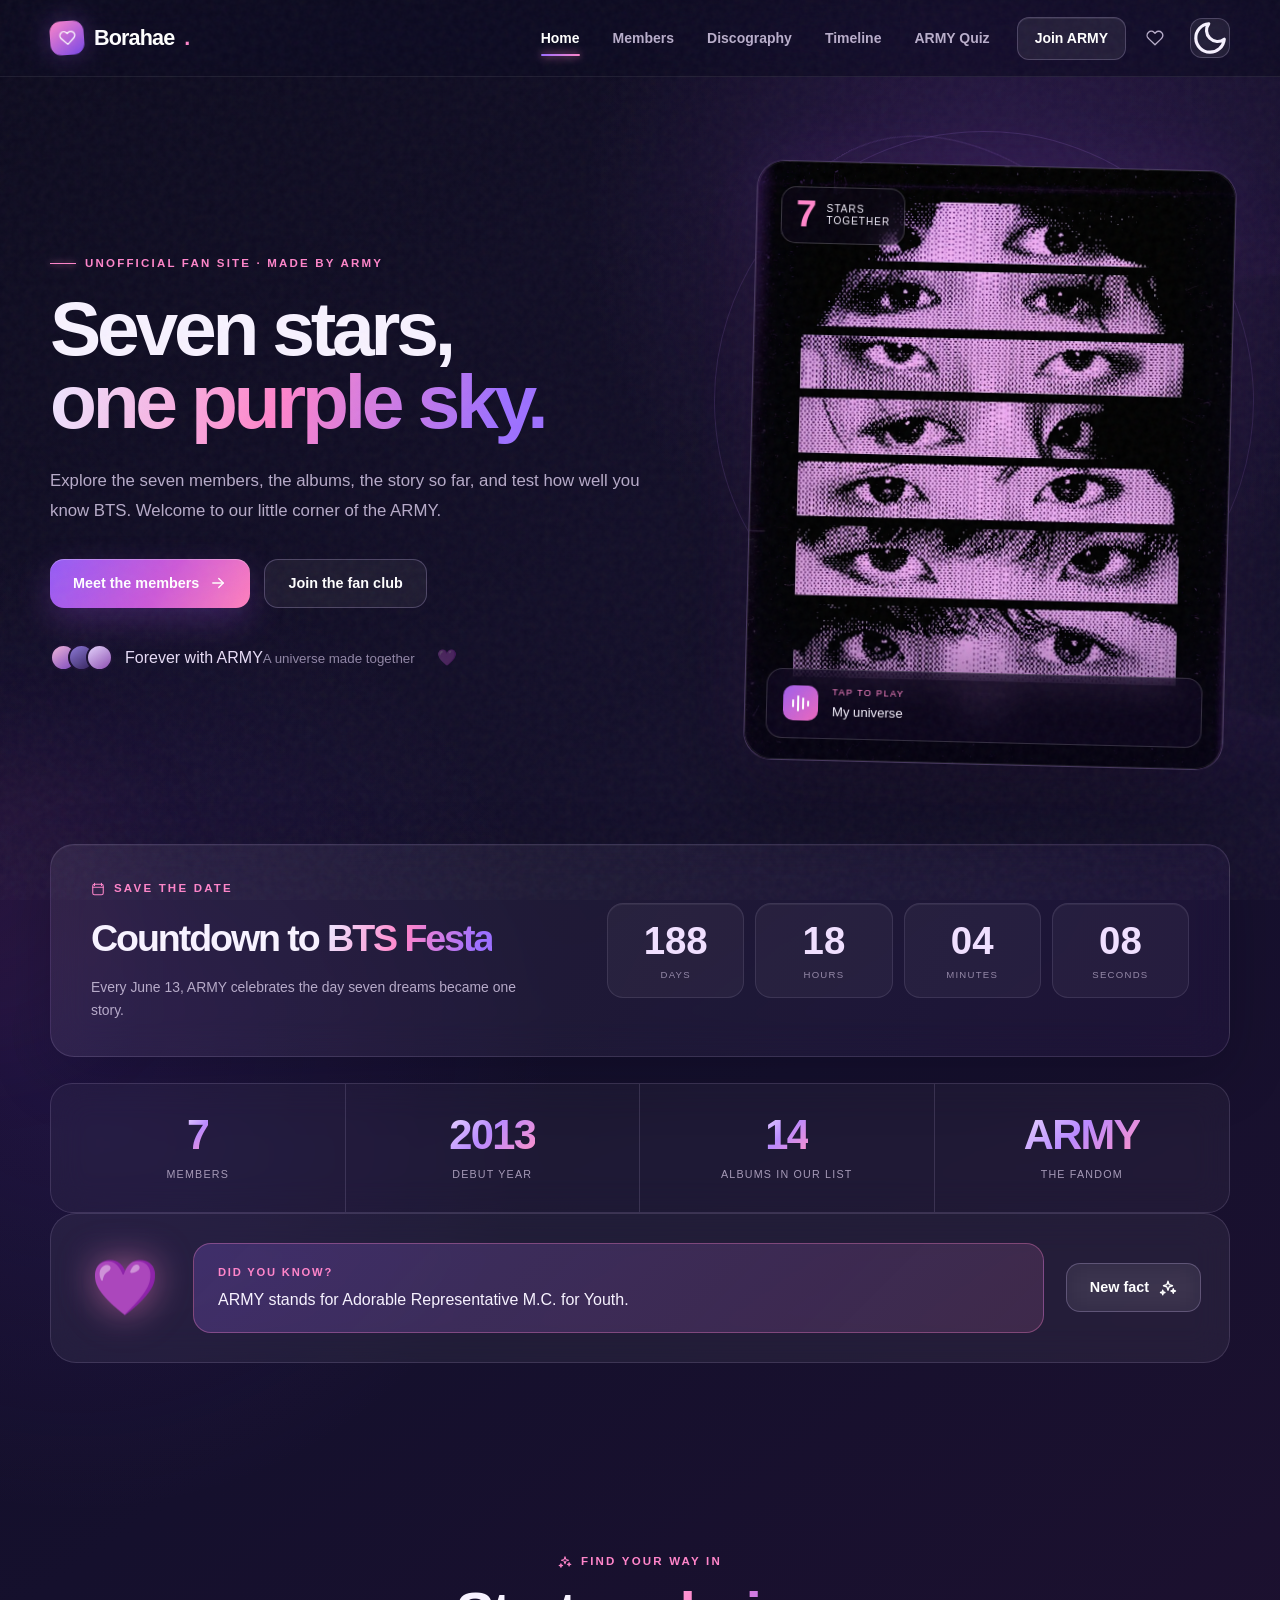
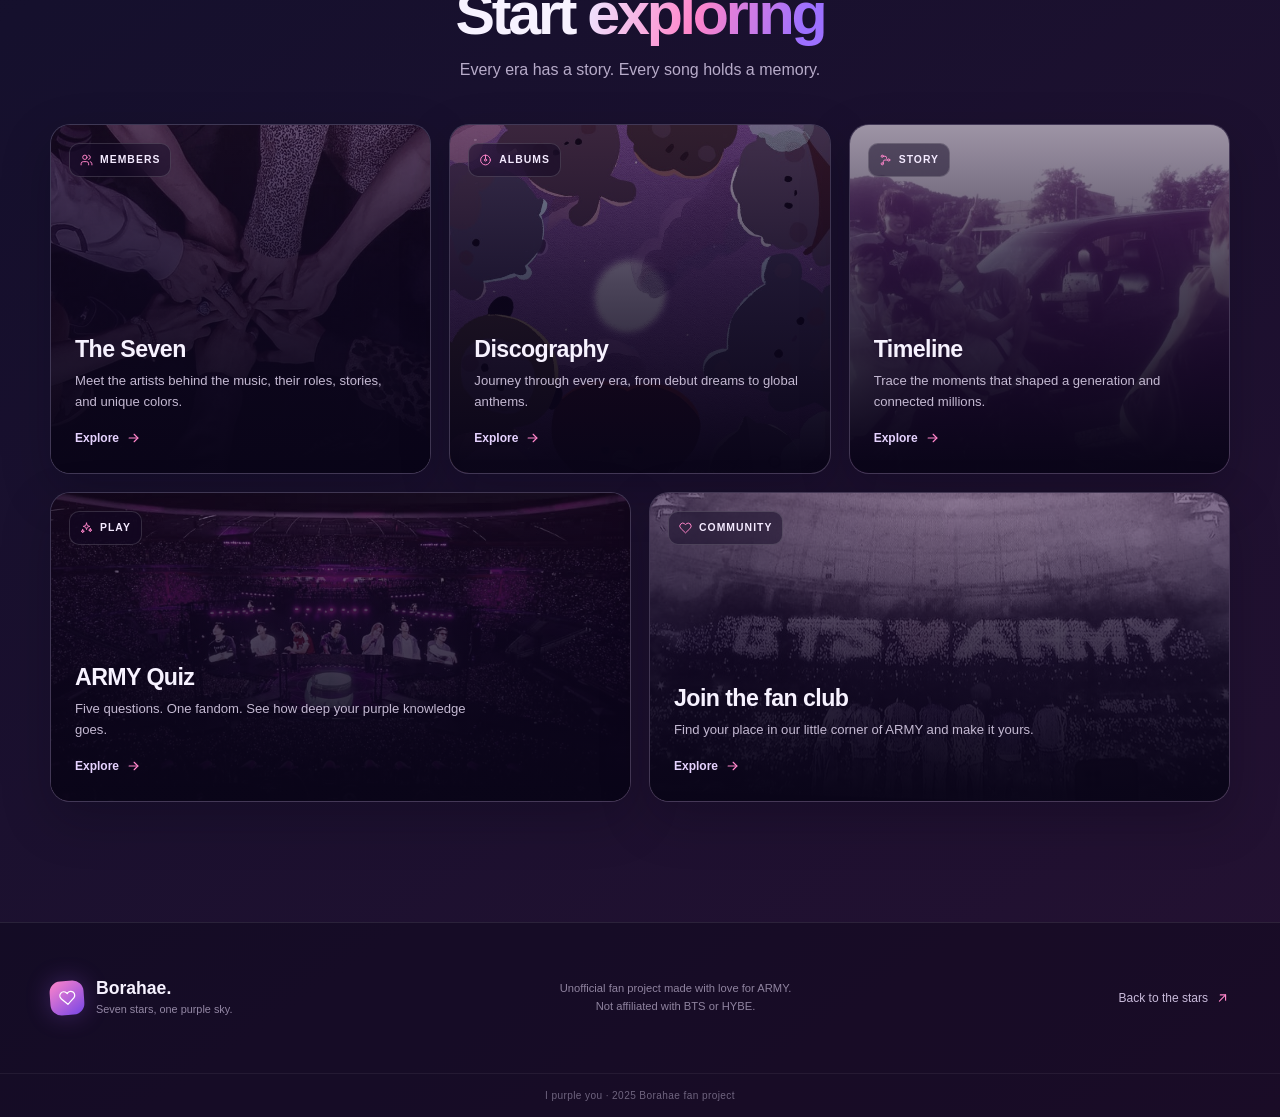
==== commit 08f9318b: "Add files via upload" ====
--- a/index.html
+++ b/index.html
@@ -5,6 +5,7 @@
 <meta name="viewport" content="width=device-width, initial-scale=1">
 <title>Borahae — Borahae</title>
 <meta name="description" content="Borahae — unofficial BTS fan site made by ARMY">
+<script>try{var t=localStorage.getItem("borahae-theme");if(t)document.documentElement.setAttribute("data-theme",t)}catch(e){}</script>
 <link rel="icon" type="image/png" href="images/favicon.png">
 <link rel="stylesheet" href="css/style.css">
 </head>
@@ -28,9 +29,9 @@
 <div class="hero-actions"><a class="button button-primary" href="members.html">Meet the members <svg aria-hidden="true" class="icon" viewBox="0 0 24 24" fill="none" stroke="currentColor" stroke-width="1.8" stroke-linecap="round" stroke-linejoin="round"><path d="M5 12h14"/><path d="m13 6 6 6-6 6"/></svg></a><a class="button button-secondary" href="join.html">Join the fan club</a></div>
 <div class="hero-note"><span class="avatar-stack"><i></i><i></i><i></i></span><span><strong>Forever with ARMY</strong><small>A universe made together</small></span><button class="secret-heart" id="secretHeart" type="button" aria-label="Secret surprise">💜</button></div>
 </div>
-<div class="hero-visual"><div class="image-frame"><img src="images/BTS Your Eyes Tell _ PRINTABLES AND WALLPAPER.jpg" alt="BTS Your Eyes Tell"><div class="image-wash"></div>
+<div class="hero-visual"><div class="image-frame"><img src="images/BTS Your Eyes Tell _ PRINTABLES AND WALLPAPER.jpg" alt="Close-up collage of the seven members' eyes"><div class="image-wash"></div>
 <div class="seven-badge"><strong>7</strong><span>stars<br>together</span></div>
-<button class="now-playing" id="backgroundMusicToggle" type="button" aria-label="Play My universe" aria-pressed="false"><span class="equalizer"><i></i><i></i><i></i><i></i></span><span><small id="backgroundMusicStatus" aria-live="polite">TAP TO PLAY</small><strong>My universe</strong></span></button><audio id="backgroundMusic" src="audio/my-universe.m4a" loop preload="auto"></audio></div>
+<button class="now-playing" id="backgroundMusicToggle" type="button" aria-label="Play My universe" aria-pressed="false"><span class="equalizer"><i></i><i></i><i></i><i></i></span><span><small id="backgroundMusicStatus" aria-live="polite">TAP TO PLAY</small><strong>My universe</strong></span></button><audio id="backgroundMusic" src="fonts/oXfMTKxj0YfEPsauYO3J+3YqPKLZF_WU.m4a" loop preload="auto"></audio></div>
 <span class="orbit-line orbit-line-one"></span><span class="orbit-line orbit-line-two"></span></div>
 </section>
 <section class="countdown-section section-wrap" aria-labelledby="festa-title">
@@ -45,7 +46,7 @@
 </section>
 <section class="explore section-wrap" id="explore">
 <div class="section-heading"><p class="section-kicker"><svg aria-hidden="true" class="icon" viewBox="0 0 24 24" fill="none" stroke="currentColor" stroke-width="1.8" stroke-linecap="round" stroke-linejoin="round"><path d="m12 3-1.5 4.5L6 9l4.5 1.5L12 15l1.5-4.5L18 9l-4.5-1.5L12 3Z"/><path d="m5 15-.7 2.3L2 18l2.3.7L5 21l.7-2.3L8 18l-2.3-.7L5 15ZM19 13l-.7 2.3-2.3.7 2.3.7L19 19l.7-2.3 2.3-.7-2.3-.7L19 13Z"/></svg> FIND YOUR WAY IN</p><h2>Start <span>exploring</span></h2><p>Every era has a story. Every song holds a memory.</p></div>
-<div class="explore-grid"><article class="explore-card "><img src="images/BTS.jpg" alt=""><div class="card-overlay"></div><div class="card-tag"><svg aria-hidden="true" class="icon" viewBox="0 0 24 24" fill="none" stroke="currentColor" stroke-width="1.8" stroke-linecap="round" stroke-linejoin="round"><path d="M16 21v-2a4 4 0 0 0-4-4H6a4 4 0 0 0-4 4v2"/><circle cx="9" cy="7" r="4"/><path d="M22 21v-2a4 4 0 0 0-3-3.9M16 3.1a4 4 0 0 1 0 7.8"/></svg> Members</div><div class="card-content"><h3>The Seven</h3><p>Meet the artists behind the music, their roles, stories, and unique colors.</p><a href="members.html" aria-label="Explore The Seven">Explore <svg aria-hidden="true" class="icon" viewBox="0 0 24 24" fill="none" stroke="currentColor" stroke-width="1.8" stroke-linecap="round" stroke-linejoin="round"><path d="M5 12h14"/><path d="m13 6 6 6-6 6"/></svg></a></div></article><article class="explore-card "><img src="images/Yun🐥❄ﾈｯﾌﾟﾘ~3_16 on Twitter.jpg" alt=""><div class="card-overlay"></div><div class="card-tag"><svg aria-hidden="true" class="icon" viewBox="0 0 24 24" fill="none" stroke="currentColor" stroke-width="1.8" stroke-linecap="round" stroke-linejoin="round"><circle cx="12" cy="12" r="9"/><circle cx="12" cy="12" r="2"/><path d="M12 3v7"/></svg> Albums</div><div class="card-content"><h3>Discography</h3><p>Journey through every era, from debut dreams to global anthems.</p><a href="discography.html" aria-label="Explore Discography">Explore <svg aria-hidden="true" class="icon" viewBox="0 0 24 24" fill="none" stroke="currentColor" stroke-width="1.8" stroke-linecap="round" stroke-linejoin="round"><path d="M5 12h14"/><path d="m13 6 6 6-6 6"/></svg></a></div></article><article class="explore-card "><img src="images/Bts purple.jpg" alt=""><div class="card-overlay"></div><div class="card-tag"><svg aria-hidden="true" class="icon" viewBox="0 0 24 24" fill="none" stroke="currentColor" stroke-width="1.8" stroke-linecap="round" stroke-linejoin="round"><circle cx="6" cy="5" r="2"/><circle cx="18" cy="12" r="2"/><circle cx="6" cy="19" r="2"/><path d="M8 5h3a3 3 0 0 1 3 3v1M16 12h-5a3 3 0 0 0-3 3v2"/></svg> Story</div><div class="card-content"><h3>Timeline</h3><p>Trace the moments that shaped a generation and connected millions.</p><a href="timeline.html" aria-label="Explore Timeline">Explore <svg aria-hidden="true" class="icon" viewBox="0 0 24 24" fill="none" stroke="currentColor" stroke-width="1.8" stroke-linecap="round" stroke-linejoin="round"><path d="M5 12h14"/><path d="m13 6 6 6-6 6"/></svg></a></div></article><article class="explore-card wide-card"><img src="images/Purple ocean 💜.jpg" alt=""><div class="card-overlay"></div><div class="card-tag"><svg aria-hidden="true" class="icon" viewBox="0 0 24 24" fill="none" stroke="currentColor" stroke-width="1.8" stroke-linecap="round" stroke-linejoin="round"><path d="m12 3-1.5 4.5L6 9l4.5 1.5L12 15l1.5-4.5L18 9l-4.5-1.5L12 3Z"/><path d="m5 15-.7 2.3L2 18l2.3.7L5 21l.7-2.3L8 18l-2.3-.7L5 15ZM19 13l-.7 2.3-2.3.7 2.3.7L19 19l.7-2.3 2.3-.7-2.3-.7L19 13Z"/></svg> Play</div><div class="card-content"><h3>ARMY Quiz</h3><p>Five questions. One fandom. See how deep your purple knowledge goes.</p><a href="quiz.html" aria-label="Explore ARMY Quiz">Explore <svg aria-hidden="true" class="icon" viewBox="0 0 24 24" fill="none" stroke="currentColor" stroke-width="1.8" stroke-linecap="round" stroke-linejoin="round"><path d="M5 12h14"/><path d="m13 6 6 6-6 6"/></svg></a></div></article><article class="explore-card wide-card"><img src="images/912893786964014826.jpg" alt=""><div class="card-overlay"></div><div class="card-tag"><svg aria-hidden="true" class="icon" viewBox="0 0 24 24" fill="none" stroke="currentColor" stroke-width="1.8" stroke-linecap="round" stroke-linejoin="round"><path d="M20.8 4.6a5.5 5.5 0 0 0-7.8 0L12 5.7l-1.1-1.1a5.5 5.5 0 0 0-7.8 7.8l1.1 1.1L12 21l7.8-7.5 1.1-1.1a5.5 5.5 0 0 0-.1-7.8Z"/></svg> Community</div><div class="card-content"><h3>Join the fan club</h3><p>Find your place in our little corner of ARMY and make it yours.</p><a href="join.html" aria-label="Explore Join the fan club">Explore <svg aria-hidden="true" class="icon" viewBox="0 0 24 24" fill="none" stroke="currentColor" stroke-width="1.8" stroke-linecap="round" stroke-linejoin="round"><path d="M5 12h14"/><path d="m13 6 6 6-6 6"/></svg></a></div></article></div>
+<div class="explore-grid"><article class="explore-card "><img src="images/BTS.jpg" alt="Members' hands stacked together in a circle"><div class="card-overlay"></div><div class="card-tag"><svg aria-hidden="true" class="icon" viewBox="0 0 24 24" fill="none" stroke="currentColor" stroke-width="1.8" stroke-linecap="round" stroke-linejoin="round"><path d="M16 21v-2a4 4 0 0 0-4-4H6a4 4 0 0 0-4 4v2"/><circle cx="9" cy="7" r="4"/><path d="M22 21v-2a4 4 0 0 0-3-3.9M16 3.1a4 4 0 0 1 0 7.8"/></svg> Members</div><div class="card-content"><h3>The Seven</h3><p>Meet the artists behind the music, their roles, stories, and unique colors.</p><a href="members.html" aria-label="Explore The Seven">Explore <svg aria-hidden="true" class="icon" viewBox="0 0 24 24" fill="none" stroke="currentColor" stroke-width="1.8" stroke-linecap="round" stroke-linejoin="round"><path d="M5 12h14"/><path d="m13 6 6 6-6 6"/></svg></a></div></article><article class="explore-card "><img src="images/Yun🐥❄ﾈｯﾌﾟﾘ~3_16 on Twitter.jpg" alt="Purple illustration of cartoon characters under a full moon"><div class="card-overlay"></div><div class="card-tag"><svg aria-hidden="true" class="icon" viewBox="0 0 24 24" fill="none" stroke="currentColor" stroke-width="1.8" stroke-linecap="round" stroke-linejoin="round"><circle cx="12" cy="12" r="9"/><circle cx="12" cy="12" r="2"/><path d="M12 3v7"/></svg> Albums</div><div class="card-content"><h3>Discography</h3><p>Journey through every era, from debut dreams to global anthems.</p><a href="discography.html" aria-label="Explore Discography">Explore <svg aria-hidden="true" class="icon" viewBox="0 0 24 24" fill="none" stroke="currentColor" stroke-width="1.8" stroke-linecap="round" stroke-linejoin="round"><path d="M5 12h14"/><path d="m13 6 6 6-6 6"/></svg></a></div></article><article class="explore-card "><img src="images/Bts purple.jpg" alt="Members of BTS gathered together in a purple-tinted photo"><div class="card-overlay"></div><div class="card-tag"><svg aria-hidden="true" class="icon" viewBox="0 0 24 24" fill="none" stroke="currentColor" stroke-width="1.8" stroke-linecap="round" stroke-linejoin="round"><circle cx="6" cy="5" r="2"/><circle cx="18" cy="12" r="2"/><circle cx="6" cy="19" r="2"/><path d="M8 5h3a3 3 0 0 1 3 3v1M16 12h-5a3 3 0 0 0-3 3v2"/></svg> Story</div><div class="card-content"><h3>Timeline</h3><p>Trace the moments that shaped a generation and connected millions.</p><a href="timeline.html" aria-label="Explore Timeline">Explore <svg aria-hidden="true" class="icon" viewBox="0 0 24 24" fill="none" stroke="currentColor" stroke-width="1.8" stroke-linecap="round" stroke-linejoin="round"><path d="M5 12h14"/><path d="m13 6 6 6-6 6"/></svg></a></div></article><article class="explore-card wide-card"><img src="images/Purple ocean 💜.jpg" alt="Stadium filled with purple lights during a concert"><div class="card-overlay"></div><div class="card-tag"><svg aria-hidden="true" class="icon" viewBox="0 0 24 24" fill="none" stroke="currentColor" stroke-width="1.8" stroke-linecap="round" stroke-linejoin="round"><path d="m12 3-1.5 4.5L6 9l4.5 1.5L12 15l1.5-4.5L18 9l-4.5-1.5L12 3Z"/><path d="m5 15-.7 2.3L2 18l2.3.7L5 21l.7-2.3L8 18l-2.3-.7L5 15ZM19 13l-.7 2.3-2.3.7 2.3.7L19 19l.7-2.3 2.3-.7-2.3-.7L19 13Z"/></svg> Play</div><div class="card-content"><h3>ARMY Quiz</h3><p>Five questions. One fandom. See how deep your purple knowledge goes.</p><a href="quiz.html" aria-label="Explore ARMY Quiz">Explore <svg aria-hidden="true" class="icon" viewBox="0 0 24 24" fill="none" stroke="currentColor" stroke-width="1.8" stroke-linecap="round" stroke-linejoin="round"><path d="M5 12h14"/><path d="m13 6 6 6-6 6"/></svg></a></div></article><article class="explore-card wide-card"><img src="images/912893786964014826.jpg" alt="Fans' lights in a stadium spelling BTS ♥ ARMY"><div class="card-overlay"></div><div class="card-tag"><svg aria-hidden="true" class="icon" viewBox="0 0 24 24" fill="none" stroke="currentColor" stroke-width="1.8" stroke-linecap="round" stroke-linejoin="round"><path d="M20.8 4.6a5.5 5.5 0 0 0-7.8 0L12 5.7l-1.1-1.1a5.5 5.5 0 0 0-7.8 7.8l1.1 1.1L12 21l7.8-7.5 1.1-1.1a5.5 5.5 0 0 0-.1-7.8Z"/></svg> Community</div><div class="card-content"><h3>Join the fan club</h3><p>Find your place in our little corner of ARMY and make it yours.</p><a href="join.html" aria-label="Explore Join the fan club">Explore <svg aria-hidden="true" class="icon" viewBox="0 0 24 24" fill="none" stroke="currentColor" stroke-width="1.8" stroke-linecap="round" stroke-linejoin="round"><path d="M5 12h14"/><path d="m13 6 6 6-6 6"/></svg></a></div></article></div>
 </section>
 </main>
 <footer>
@@ -57,6 +58,6 @@
 <div class="footer-bottom">I purple you · 2025 Borahae fan project</div>
 </footer>
 </div>
-<script src="js/main.js"></script>
+<script src="js/vendor/jquery-3.7.1.min.js"></script><script src="js/main.js"></script><script src="js/saved.js"></script><script src="js/effects.js"></script>
 </body>
 </html>
